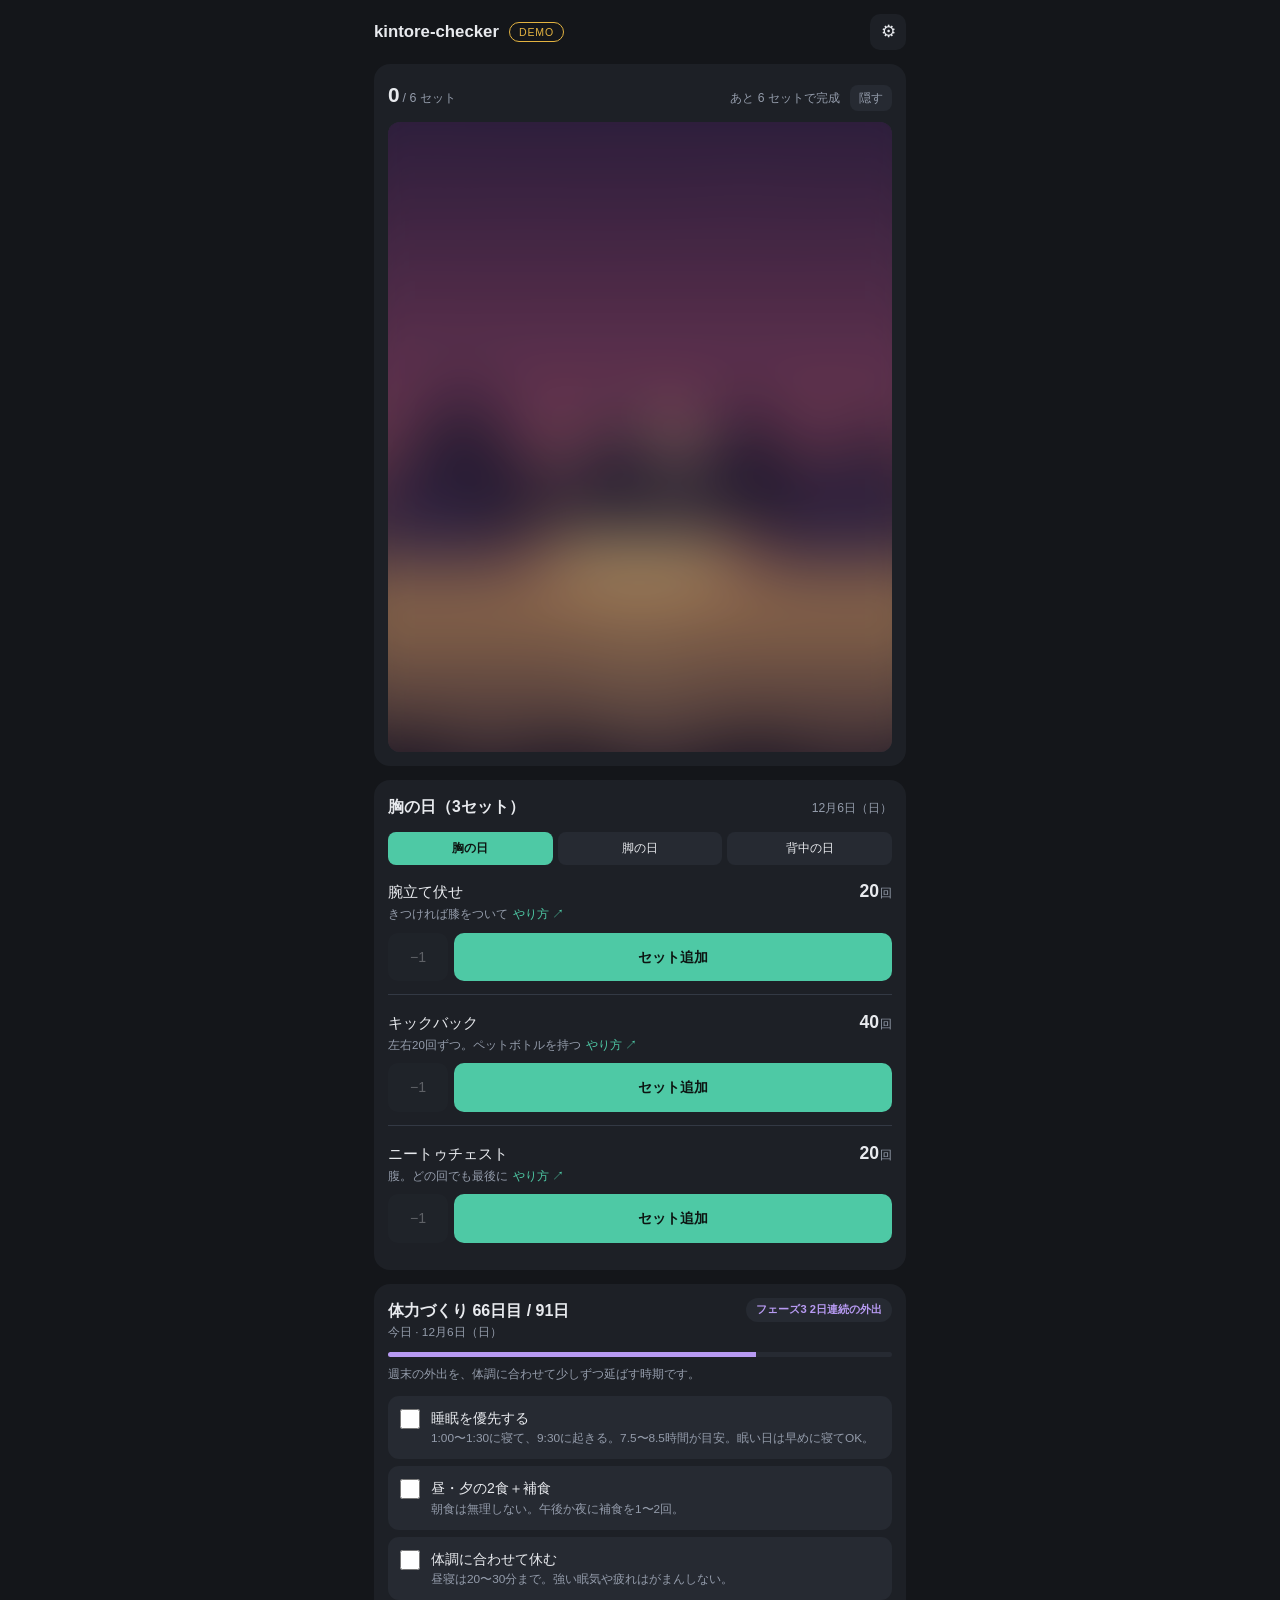
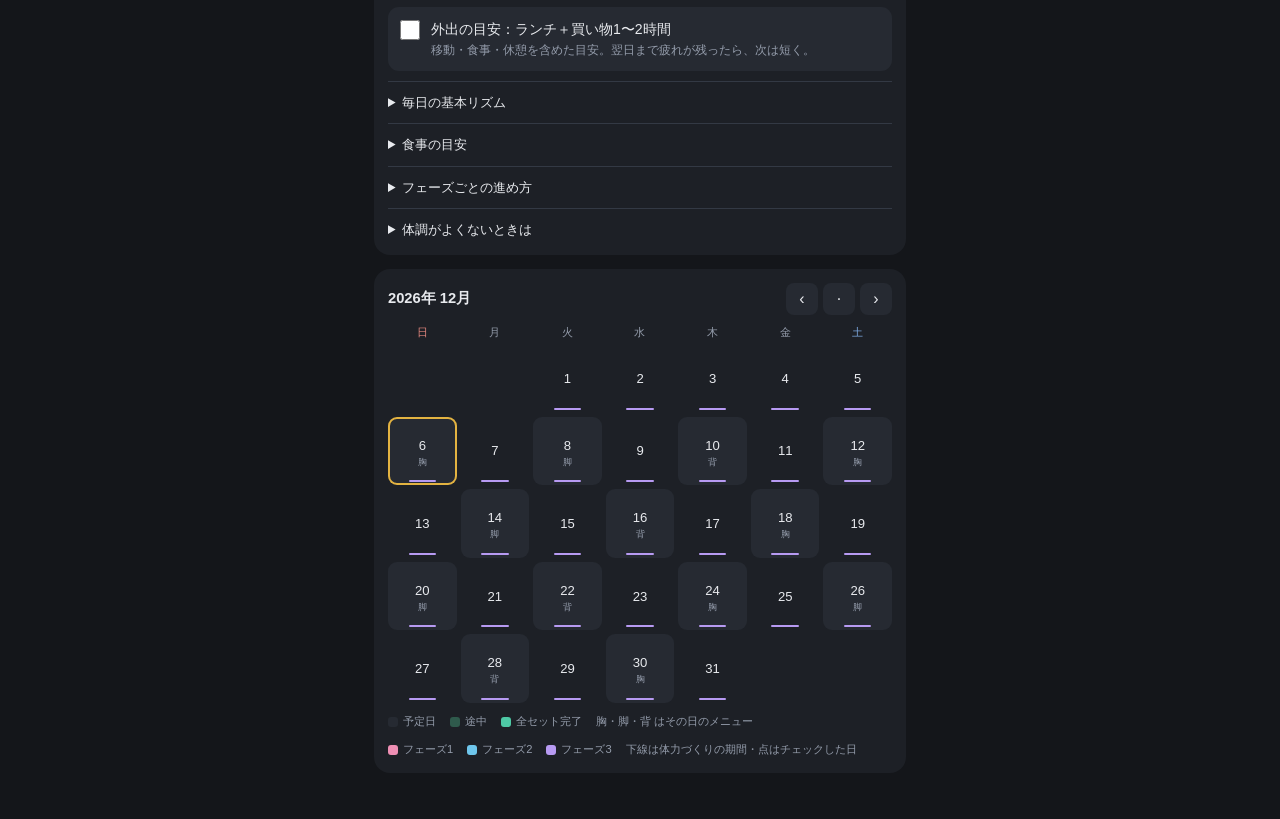
==== demo.html @ a3c7bdc0 "古い版のページが開いたら最新版を読み直す Co-Authored-By: Claude Opus 5.5 <noreply@anthropic.com>" ====
<!DOCTYPE html>
<html lang="ja">
<head>
<meta charset="UTF-8">
<meta name="viewport" content="width=device-width, initial-scale=1, viewport-fit=cover">
<meta name="apple-mobile-web-app-capable" content="yes">
<meta name="apple-mobile-web-app-status-bar-style" content="black-translucent">
<meta name="apple-mobile-web-app-title" content="kintore demo">
<meta name="theme-color" content="#14161a">
<title>kintore-checker demo</title>
<link rel="stylesheet" href="./app.css?v=36">
</head>
<body>
<div id="app"></div>

<template id="sampleArt">
  <svg class="art" viewBox="0 0 600 750" xmlns="http://www.w3.org/2000/svg" aria-label="サンプル素材">
    <defs>
      <linearGradient id="sky" x1="0" y1="0" x2="0" y2="1">
        <stop offset="0%" stop-color="#2a1b4d"/>
        <stop offset="45%" stop-color="#8e3d6b"/>
        <stop offset="72%" stop-color="#e2705a"/>
        <stop offset="100%" stop-color="#f6b263"/>
      </linearGradient>
      <linearGradient id="sea" x1="0" y1="0" x2="0" y2="1">
        <stop offset="0%" stop-color="#e09a5c"/>
        <stop offset="100%" stop-color="#2d1f42"/>
      </linearGradient>
    </defs>
    <rect width="600" height="750" fill="url(#sky)"/>
    <circle cx="300" cy="455" r="92" fill="#ffd98a"/>
    <g fill="#ffffff" opacity="0.85">
      <circle cx="92" cy="78" r="2.4"/><circle cx="188" cy="140" r="1.7"/>
      <circle cx="286" cy="62" r="2"/><circle cx="402" cy="122" r="2.6"/>
      <circle cx="498" cy="70" r="1.8"/><circle cx="540" cy="186" r="2.1"/>
      <circle cx="60" cy="210" r="1.6"/><circle cx="352" cy="196" r="1.5"/>
    </g>
    <g fill="#2b1c3f">
      <path d="M0 470 L128 322 L214 424 L286 350 L392 470 Z"/>
      <path d="M300 470 L398 336 L470 410 L534 352 L600 470 Z"/>
    </g>
    <g fill="#442a5c">
      <path d="M0 500 L96 404 L206 500 Z"/>
      <path d="M398 500 L500 398 L600 500 Z"/>
    </g>
    <rect y="500" width="600" height="250" fill="url(#sea)"/>
    <g fill="#ffd98a" opacity="0.5">
      <rect x="262" y="520" width="76" height="7" rx="3.5"/>
      <rect x="248" y="546" width="104" height="6" rx="3"/>
      <rect x="270" y="572" width="60" height="5" rx="2.5"/>
      <rect x="238" y="598" width="124" height="6" rx="3"/>
      <rect x="278" y="626" width="44" height="4" rx="2"/>
      <rect x="252" y="652" width="96" height="5" rx="2.5"/>
    </g>
    <g fill="#1a1028">
      <path d="M0 690 L70 660 L150 700 L232 668 L318 704 L410 666 L502 702 L600 672 L600 750 L0 750 Z"/>
    </g>
  </svg>
</template>

<script>window.KC_CONFIG = { demo: true };</script>
<script src="./app.js?v=36"></script>
</body>
</html>
---- app.css ----
:root {
    --bg: #14161a;
    --panel: #1d2026;
    --panel-2: #262a32;
    --line: #333944;
    --text: #e8eaee;
    --muted: #949cab;
    --accent: #4ec9a5;
    --accent-ink: #0d1512;
    --warn: #e3b341;
    --danger: #e0645a;
    --ph1: #ef8fb4;
    --ph2: #6ec6ec;
    --ph3: #b79af2;
  }

  * { box-sizing: border-box; -webkit-tap-highlight-color: transparent; }

  /* display を指定したクラスがブラウザ既定の [hidden] を打ち消すので、明示的に勝たせる */
  [hidden] { display: none !important; }
  html, body { margin: 0; background: var(--bg); }

  body {
    color: var(--text);
    font-family: -apple-system, BlinkMacSystemFont, "Hiragino Sans", "Noto Sans JP", sans-serif;
    font-size: 16px;
    line-height: 1.6;
    padding: calc(14px + env(safe-area-inset-top, 0px)) 14px calc(32px + env(safe-area-inset-bottom, 0px));
    max-width: 560px;
    margin: 0 auto;
    -webkit-text-size-adjust: 100%;
    -webkit-user-select: none;
    user-select: none;
  }

  h1 { font-size: 1.05rem; margin: 0; font-weight: 700; }
  button { font: inherit; color: inherit; background: none; border: none; cursor: pointer; }

  .topbar { display: flex; align-items: center; gap: 10px; margin-bottom: 14px; }
  .topbar .spacer { flex: 1; }

  .debug-flag {
    font-size: 0.66rem; letter-spacing: 0.08em;
    color: var(--warn); border: 1px solid var(--warn);
    border-radius: 999px; padding: 1px 9px;
  }

  .icon-btn {
    width: 36px; height: 36px; border-radius: 10px;
    background: var(--panel); display: grid; place-items: center;
    font-size: 1.05rem; line-height: 1; flex: none;
  }
  .icon-btn:active { background: var(--panel-2); }

  .card { background: var(--panel); border-radius: 16px; padding: 14px; margin-bottom: 14px; }

  /* ---- reveal ---- */

  .prog { display: flex; align-items: baseline; justify-content: space-between; gap: 10px; margin-bottom: 11px; }
  .prog-n { font-variant-numeric: tabular-nums; font-weight: 700; font-size: 1.3rem; }
  .prog-n small { font-weight: 400; font-size: 0.78rem; color: var(--muted); margin-left: 3px; }
  .prog-sub { flex: 1; font-size: 0.76rem; color: var(--muted); text-align: right; }

  .stage { position: relative; border-radius: 12px; overflow: hidden; background: var(--panel-2); }
  .stage img, .stage video { display: block; width: 100%; height: auto; }

  /* 覆い。ぼかした層を下に敷き、上の鮮明な層を開いた区画ぶんだけ見せる。
     ぼかしの強さと引き伸ばしは、ステージの大きさに応じて JS が入れる */
  .stage .tint,
  .stage .sharp,
  .stage canvas.fxlayer {
    position: absolute;
    inset: 0;
    pointer-events: none;
  }
  .stage .haze { transform-origin: 50% 50%; }
  .stage .tint { background: rgba(16,18,22,0.30); }
  .stage .sharp { -webkit-mask-repeat: no-repeat; mask-repeat: no-repeat; }
  .stage .sharp > img.art,
  .stage .sharp > video.art,
  .stage .sharp > svg.art {
    width: 100%; height: 100%; object-fit: cover; display: block;
  }
  .stage canvas.fxlayer { width: 100%; height: 100%; display: block; }

  .done-banner { transition: opacity 0.8s ease; }
  .done-banner.gone { opacity: 0; pointer-events: none; }

  /* 隠しているとき。中身は残したまま畳む。開封は裏で進む */
  .stage.masked { min-height: 64px; }
  .stage.masked > * { display: none !important; }
  .stage.masked::after {
    content: "非表示中　セットを終えると裏で開きます";
    position: absolute; inset: 0; display: grid; place-items: center;
    font-size: 0.76rem; color: var(--muted);
  }

  .eye {
    flex: none; font-size: 0.72rem; color: var(--muted);
    background: var(--panel-2); border-radius: 8px; padding: 4px 9px;
  }
  .eye:active { background: var(--line); }

  .done-banner {
    position: absolute; left: 0; right: 0; bottom: 0;
    padding: 10px 14px; background: rgba(20,22,26,0.88);
    font-size: 0.85rem; text-align: center;
  }

  .empty { padding: 42px 18px; text-align: center; color: var(--muted); font-size: 0.87rem; }

  .packbar { display: flex; align-items: center; gap: 9px; margin-top: 11px; }
  .packbar label { font-size: 0.72rem; color: var(--muted); flex: none; }
  .packbar select {
    flex: 1; min-width: 0; font: inherit; font-size: 0.8rem; color: var(--text);
    background: var(--panel-2); border: 0; border-radius: 10px; padding: 9px 10px;
    -webkit-appearance: none; appearance: none;
  }

  .medianav { display: flex; align-items: center; gap: 9px; margin-top: 11px; }
  .medianav button {
    width: 46px; height: 38px; border-radius: 10px;
    background: var(--panel-2); display: grid; place-items: center;
    font-size: 1.15rem; line-height: 1; flex: none;
  }
  .medianav button:disabled { opacity: 0.28; }
  .medianav button:active:not(:disabled) { filter: brightness(1.2); }
  .medianav .pos {
    flex: 1; text-align: center; font-size: 0.76rem;
    color: var(--muted); font-variant-numeric: tabular-nums;
  }
  .medianav .pos b { color: var(--text); font-weight: 600; }

  /* ---- session ---- */

  .sess-head { display: flex; align-items: baseline; justify-content: space-between; gap: 10px; margin-bottom: 12px; }
  .sess-title { font-weight: 700; font-size: 0.98rem; }
  .sess-date { font-size: 0.76rem; color: var(--muted); font-variant-numeric: tabular-nums; }

  .tabs { display: flex; gap: 5px; margin-bottom: 12px; }
  .tabs button { flex: 1; padding: 7px 0; border-radius: 8px; background: var(--panel-2); font-size: 0.78rem; }
  .tabs button.on { background: var(--accent); color: var(--accent-ink); font-weight: 700; }

  .move { padding: 13px 0; border-top: 1px solid var(--line); }
  .move:first-of-type { border-top: none; padding-top: 0; }
  .move-top { display: flex; align-items: baseline; justify-content: space-between; gap: 10px; margin-bottom: 9px; }
  .move-name { font-weight: 500; font-size: 0.93rem; }
  .move-note { font-size: 0.72rem; color: var(--muted); }
  .move-n { font-variant-numeric: tabular-nums; font-weight: 700; font-size: 1.1rem; flex: none; }
  .move-n small { font-weight: 400; font-size: 0.74rem; color: var(--muted); margin-left: 1px; }
  .move-sets { font-size: 0.72rem; color: var(--warn); font-variant-numeric: tabular-nums; }
  .move-note .how { color: var(--accent); text-decoration: none; white-space: nowrap; margin-left: 2px; }
  .move-note .how:active { opacity: 0.6; }

  .ctl { display: flex; gap: 6px; }
  .ctl button { border-radius: 10px; background: var(--panel-2); padding: 13px 0; font-size: 0.88rem; font-weight: 500; }
  .ctl .wide { flex: 1; }
  .ctl .plus { background: var(--accent); color: var(--accent-ink); font-weight: 700; }
  .ctl .undo { color: var(--muted); }
  .ctl .step { width: 60px; }
  .ctl button:disabled { opacity: 0.32; }
  .ctl button:active:not(:disabled) { filter: brightness(1.18); }

  .rest { color: var(--muted); font-size: 0.85rem; }
  .rest b { color: var(--text); font-weight: 500; }

  /* ---- 体力づくり ---- */

  .plan-head { display: flex; align-items: flex-start; justify-content: space-between; gap: 10px; }
  .plan-day { font-weight: 700; font-size: 1rem; font-variant-numeric: tabular-nums; }
  .plan-date { font-size: 0.74rem; color: var(--muted); }
  .phase-pill { font-size: 0.7rem; font-weight: 700; padding: 3px 10px; border-radius: 999px; background: var(--panel-2); color: var(--muted); white-space: nowrap; }
  .phase-pill.p1 { color: var(--ph1); }
  .phase-pill.p2 { color: var(--ph2); }
  .phase-pill.p3 { color: var(--ph3); }
  .plan-bar { height: 5px; border-radius: 3px; background: var(--panel-2); margin: 10px 0 8px; overflow: hidden; }
  .plan-bar i { display: block; height: 100%; }
  .plan-tasks { display: flex; flex-direction: column; gap: 7px; margin-top: 11px; }
  .ptask { display: flex; gap: 11px; align-items: flex-start; background: var(--panel-2); border-radius: 11px; padding: 11px 12px; }
  .ptask input { width: 20px; height: 20px; margin: 2px 0 0; accent-color: var(--accent); flex: none; }
  .ptask b { display: block; font-weight: 500; font-size: 0.88rem; }
  .ptask small { display: block; color: var(--muted); font-size: 0.74rem; line-height: 1.6; }
  .ptask.done b { color: var(--muted); }
  .plan-guide { margin-top: 10px; border-top: 1px solid var(--line); padding-top: 10px; font-size: 0.8rem; }
  .plan-guide summary { font-size: 0.84rem; cursor: pointer; }
  .plan-guide p { margin: 8px 0 0; line-height: 1.7; }
  .plan-guide ul { margin: 8px 0 0; padding-left: 1.2em; line-height: 1.7; }
  .plan-rows { display: grid; grid-template-columns: 4.2em 1fr; gap: 6px 10px; margin-top: 9px; }
  .plan-rows b { font-weight: 700; font-variant-numeric: tabular-nums; color: var(--ph1); }
  .plan-rows small { display: block; color: var(--muted); font-size: 0.72rem; }
  .ph1t { color: var(--ph1); }
  .ph2t { color: var(--ph2); }
  .ph3t { color: var(--ph3); }
  .dateinput {
    font: inherit; font-size: 0.86rem; color: var(--text); color-scheme: dark;
    background: var(--panel-2); border: 0; border-radius: 10px; padding: 10px 11px; width: 100%;
  }

  /* ---- calendar ---- */

  .cal-head { display: flex; align-items: center; justify-content: space-between; margin-bottom: 9px; }
  .cal-title { font-weight: 700; font-variant-numeric: tabular-nums; font-size: 0.92rem; }
  .nav { display: flex; gap: 5px; }
  .nav button { width: 32px; height: 32px; border-radius: 8px; background: var(--panel-2); display: grid; place-items: center; }

  .grid7 { display: grid; grid-template-columns: repeat(7, 1fr); gap: 4px; }
  .dow { text-align: center; font-size: 0.68rem; color: var(--muted); padding-bottom: 3px; }
  .dow.sun { color: #e0857d; }
  .dow.sat { color: #7da8e0; }

  .day {
    aspect-ratio: 1; border-radius: 9px;
    display: flex; flex-direction: column; align-items: center; justify-content: center; gap: 2px;
    font-size: 0.82rem; font-variant-numeric: tabular-nums; color: var(--muted); position: relative;
  }
  .day.pad { visibility: hidden; }
  .day.in { color: var(--text); }
  .day.planned { background: var(--panel-2); }
  .day.part { background: #2f5a4c; }
  .day.full { background: var(--accent); color: var(--accent-ink); font-weight: 700; }
  .day.today { box-shadow: inset 0 0 0 1.5px var(--muted); }
  .day.full.today { box-shadow: inset 0 0 0 1.5px var(--text); }
  .day.sel { box-shadow: inset 0 0 0 2px var(--warn); }
  /* その日のメニュー。やった日は実績、これからは予定 */
  .day .mk { font-style: normal; font-size: 0.58rem; line-height: 1; color: var(--accent); }
  .day .mk.plan { color: var(--muted); }
  .day.full .mk, .day.part .mk { color: rgba(255,255,255,0.85); }
  /* 体力づくりのフェーズは下線、チェックした日は右上の点 */
  .day.ph1::after, .day.ph2::after, .day.ph3::after {
    content: ""; position: absolute; left: 30%; right: 30%; bottom: 3px; height: 2px; border-radius: 2px;
  }
  .day.ph1::after { background: var(--ph1); }
  .day.ph2::after { background: var(--ph2); }
  .day.ph3::after { background: var(--ph3); }
  .day.pc::before {
    content: ""; position: absolute; top: 4px; right: 5px; width: 5px; height: 5px; border-radius: 50%; background: var(--ph1);
  }

  .legend { display: flex; flex-wrap: wrap; gap: 5px 14px; margin-top: 10px; font-size: 0.7rem; color: var(--muted); }
  .legend span { display: inline-flex; align-items: center; gap: 5px; }
  .swatch { width: 10px; height: 10px; border-radius: 3px; display: inline-block; }

  /* ---- sheet ---- */

  .sheet-bg { position: fixed; inset: 0; background: rgba(0,0,0,0.55); display: none; align-items: flex-end; z-index: 20; }
  .sheet-bg.open { display: flex; }
  .sheet {
    background: var(--panel); width: 100%; max-width: 560px; margin: 0 auto;
    border-radius: 18px 18px 0 0;
    padding: 20px 16px calc(24px + env(safe-area-inset-bottom, 0px));
    max-height: 88vh; overflow-y: auto;
  }
  .sheet-head { display: flex; align-items: center; gap: 10px; margin-bottom: 16px; }
  .sheet h2 { font-size: 0.93rem; margin: 0; flex: 1; }
  .closex {
    width: 32px; height: 32px; border-radius: 50%; flex: none;
    background: var(--panel-2); color: var(--muted);
    display: grid; place-items: center; font-size: 0.82rem; line-height: 1;
  }
  .closex:active { background: var(--line); color: var(--text); }
  .ver { text-align: center; margin: 4px 0 0; opacity: 0.7; }
  .field { margin-bottom: 22px; }
  .field > label { display: block; font-size: 0.76rem; color: var(--muted); margin-bottom: 8px; }

  .dow-picker { display: grid; grid-template-columns: repeat(7, 1fr); gap: 4px; }
  .dow-picker button { padding: 9px 0; border-radius: 8px; background: var(--panel-2); font-size: 0.8rem; }
  .dow-picker button.on { background: var(--accent); color: var(--accent-ink); font-weight: 700; }

  .seg { display: flex; gap: 5px; }
  .seg button { flex: 1; padding: 9px 0; border-radius: 8px; background: var(--panel-2); font-size: 0.82rem; font-variant-numeric: tabular-nums; }
  .seg button.on { background: var(--accent); color: var(--accent-ink); font-weight: 700; }

  .toggle { display: flex; align-items: center; justify-content: space-between; gap: 12px; background: var(--panel-2); border-radius: 11px; padding: 12px 14px; }
  .toggle .lab { font-size: 0.86rem; }
  .toggle .lab small { display: block; color: var(--muted); font-size: 0.72rem; line-height: 1.6; }
  .switch { width: 50px; height: 30px; border-radius: 999px; background: var(--line); position: relative; flex: none; transition: background 160ms; }
  .switch::after { content: ""; position: absolute; top: 3px; left: 3px; width: 24px; height: 24px; border-radius: 50%; background: var(--text); transition: transform 160ms; }
  .switch.on { background: var(--warn); }
  .switch.on::after { transform: translateX(20px); }

  .btn { display: block; width: 100%; padding: 13px; border-radius: 11px; background: var(--panel-2); text-align: center; font-size: 0.88rem; }
  .btn.primary { background: var(--accent); color: var(--accent-ink); font-weight: 700; }
  .btn.quiet { color: var(--muted); }
  .btn:active { filter: brightness(1.15); }

  .imglist { display: flex; flex-direction: column; gap: 7px; }
  .imggroup { font-size: 0.72rem; color: var(--muted); margin-top: 6px; }
  .imggroup:first-child { margin-top: 0; }
  .imgrow { display: flex; align-items: center; gap: 10px; background: var(--panel-2); border-radius: 10px; padding: 7px 9px; }
  .imgrow .thumb { width: 40px; height: 40px; border-radius: 6px; background: var(--line); object-fit: cover; flex: none; filter: blur(7px); }
  .imgrow .meta { flex: 1; min-width: 0; font-size: 0.78rem; }
  .imgrow .meta b { display: block; font-weight: 500; overflow: hidden; text-overflow: ellipsis; white-space: nowrap; }
  .imgrow .meta span { color: var(--muted); font-size: 0.72rem; }
  .imgrow.active { box-shadow: inset 0 0 0 1.5px var(--accent); }
  .imgrow .act { font-size: 0.72rem; color: var(--muted); padding: 6px 4px; }
  .imgrow .act.del { color: var(--danger); }

  .season { display: flex; align-items: center; gap: 10px; background: var(--panel-2); border-radius: 10px; padding: 8px 10px; margin-bottom: 7px; }
  .season.now { box-shadow: inset 0 0 0 1.5px var(--accent); }
  .season .meta { flex: 1; min-width: 0; font-size: 0.78rem; }
  .season .meta b { display: block; font-weight: 500; }
  .season .meta span { color: var(--muted); font-size: 0.72rem; }
  .season .act { font-size: 0.72rem; color: var(--muted); padding: 6px 4px; flex: none; }
  .seasonlist { margin-top: 12px; }
  .seasonimgs { display: flex; flex-wrap: wrap; gap: 6px; margin: -2px 0 10px; }
  .seasonimgs .sthumb { width: 52px; height: 52px; border-radius: 8px; overflow: hidden; background: var(--line); display: grid; place-items: center; padding: 0; }
  .seasonimgs .sthumb img { width: 100%; height: 100%; object-fit: cover; filter: blur(7px); }
  .seasonimgs .sthumb span { font-size: 0.62rem; color: var(--muted); }

  .viewer { position: fixed; inset: 0; z-index: 30; background: rgba(0,0,0,0.93); padding: 16px; gap: 14px; display: none; flex-direction: column; align-items: center; }
  .viewer.open { display: flex; }
  .viewer-in { flex: 1; min-height: 0; width: 100%; display: grid; place-items: center; }
  .viewer-in img, .viewer-in video { max-width: 100%; max-height: 100%; border-radius: 10px; }
  .viewer .btn { flex: none; width: 100%; }

  .pass { display: flex; gap: 7px; }
  .pass input {
    flex: 1; min-width: 0; font: inherit; font-size: 0.82rem; color: var(--fg);
    background: var(--panel-2); border: 0; border-radius: 10px; padding: 10px 11px;
  }
  .pass .act { font-size: 0.76rem; color: var(--accent); padding: 8px 10px; flex: none; }

  .note { font-size: 0.72rem; color: var(--muted); line-height: 1.7; }

  input[type="file"] { display: none; }

/* サンプル素材（デモで画像未登録のときに表示する） */
.stage svg.art { display: block; width: 100%; height: auto; }
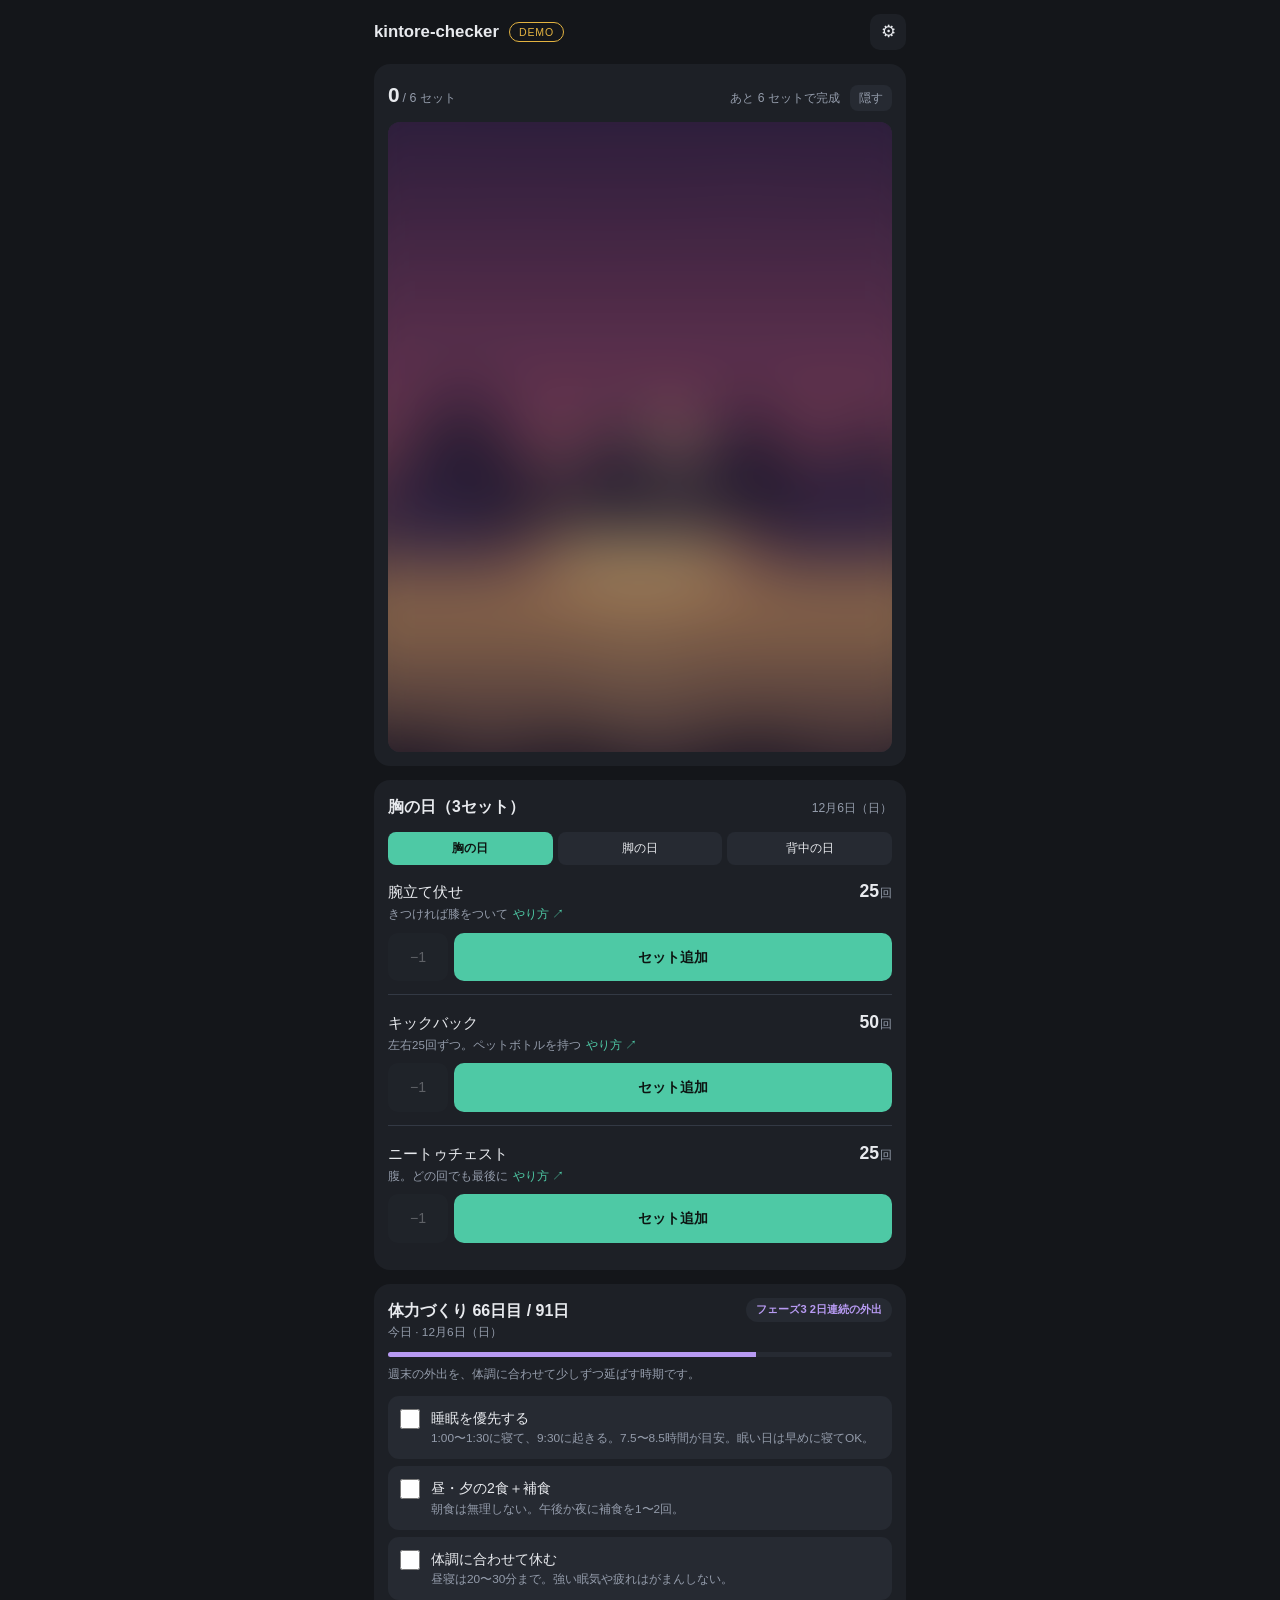
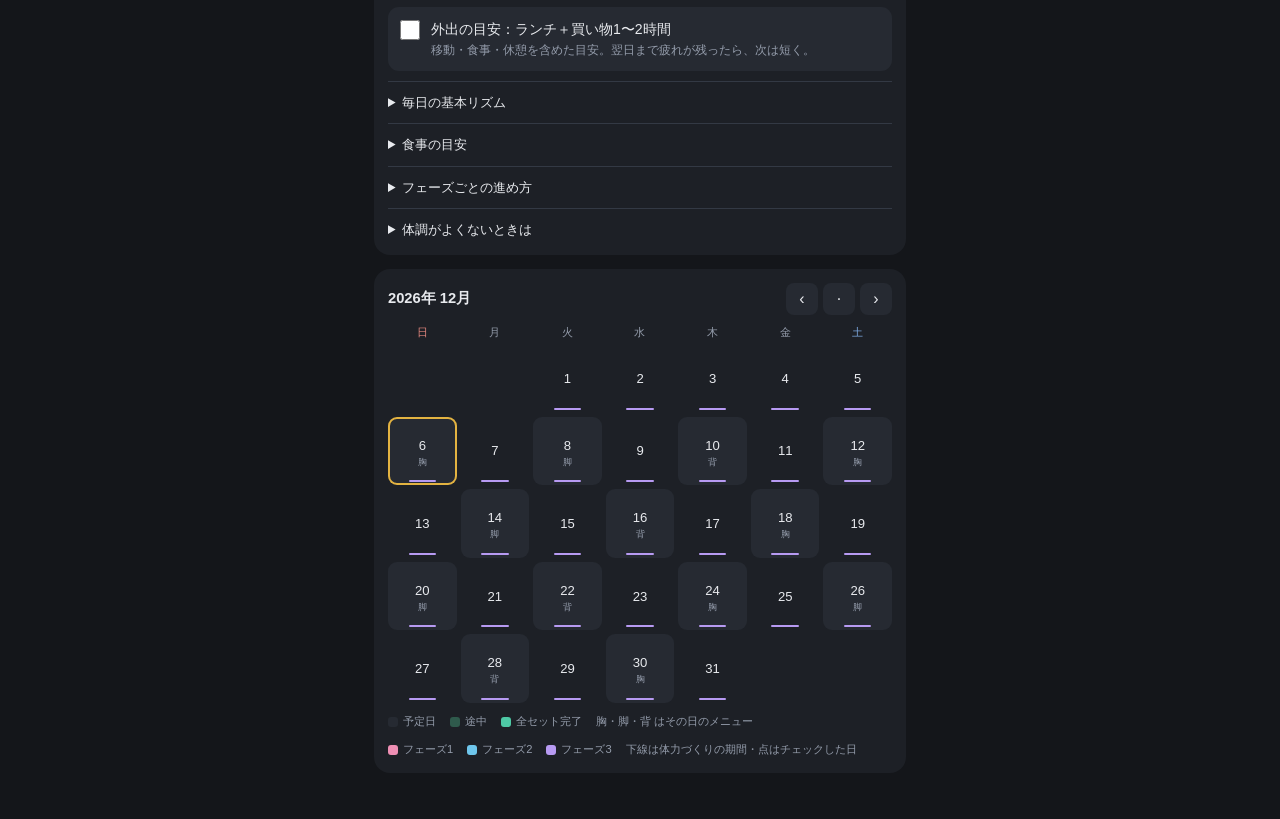
==== commit a3524917: "各種目の回数をおよそ1.25倍にする Co-Authored-By: Claude Opus 5.5 <noreply@anthropic.com>" ====
--- a/demo.html
+++ b/demo.html
@@ -8,7 +8,7 @@
 <meta name="apple-mobile-web-app-title" content="kintore demo">
 <meta name="theme-color" content="#14161a">
 <title>kintore-checker demo</title>
-<link rel="stylesheet" href="./app.css?v=36">
+<link rel="stylesheet" href="./app.css?v=37">
 </head>
 <body>
 <div id="app"></div>
@@ -59,6 +59,6 @@
 </template>
 
 <script>window.KC_CONFIG = { demo: true };</script>
-<script src="./app.js?v=36"></script>
+<script src="./app.js?v=37"></script>
 </body>
 </html>
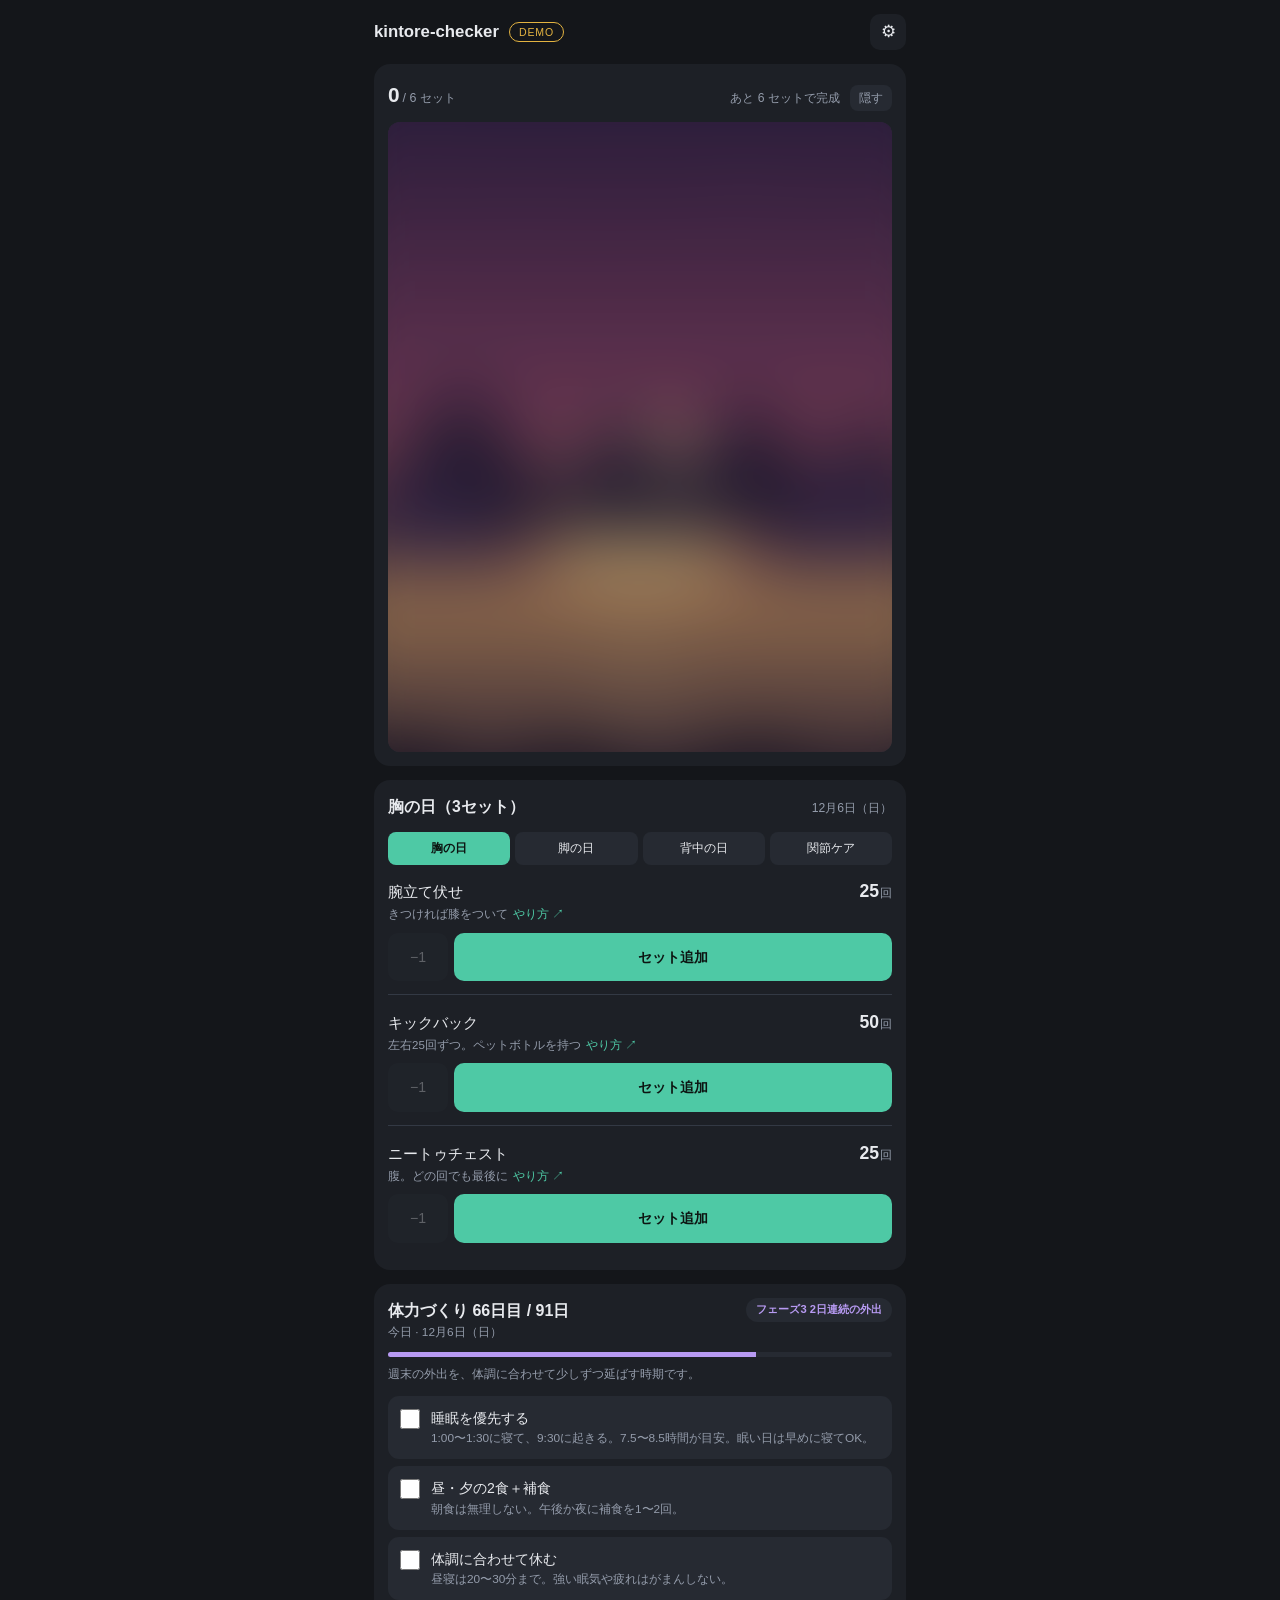
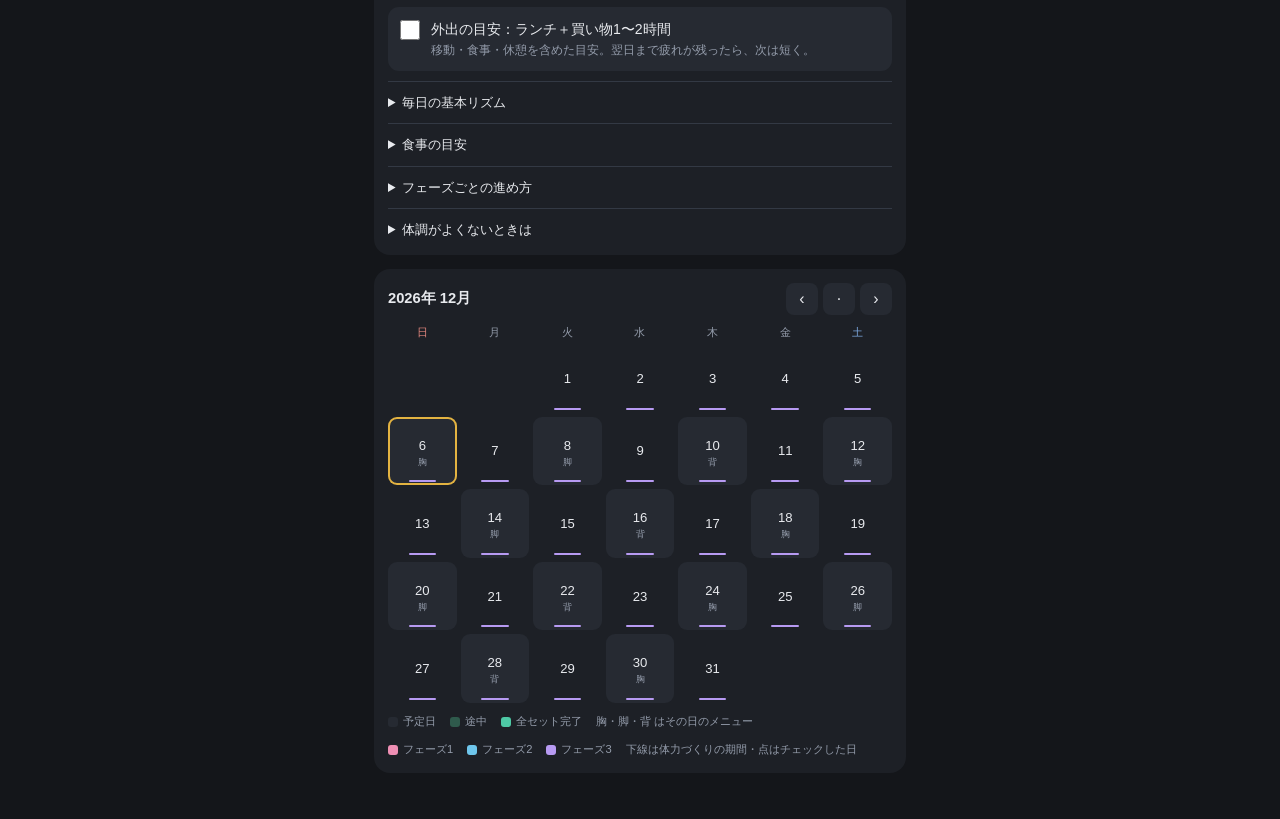
==== commit 1d035618: "人工関節でもできる「関節ケア」メニューを、並びの外の4つ目として足す Co-Authored-By: Claude Opus 5.5 <noreply@anthropic.com>" ====
--- a/demo.html
+++ b/demo.html
@@ -8,7 +8,7 @@
 <meta name="apple-mobile-web-app-title" content="kintore demo">
 <meta name="theme-color" content="#14161a">
 <title>kintore-checker demo</title>
-<link rel="stylesheet" href="./app.css?v=37">
+<link rel="stylesheet" href="./app.css?v=39">
 </head>
 <body>
 <div id="app"></div>
@@ -59,6 +59,6 @@
 </template>
 
 <script>window.KC_CONFIG = { demo: true };</script>
-<script src="./app.js?v=37"></script>
+<script src="./app.js?v=39"></script>
 </body>
 </html>
--- a/app.css
+++ b/app.css
@@ -194,7 +194,11 @@
   .dateinput {
     font: inherit; font-size: 0.86rem; color: var(--text); color-scheme: dark;
     background: var(--panel-2); border: 0; border-radius: 10px; padding: 10px 11px; width: 100%;
-  }
+    /* iOS の日付欄は既定の見た目のままだと幅100%より縮まず、設定画面を横にはみ出す */
+    display: block; min-width: 0; max-width: 100%; min-height: 42px; text-align: left;
+    -webkit-appearance: none; appearance: none;
+  }
+  .dateinput::-webkit-date-and-time-value { text-align: left; }
 
   /* ---- calendar ---- */
 
@@ -248,7 +252,7 @@
     background: var(--panel); width: 100%; max-width: 560px; margin: 0 auto;
     border-radius: 18px 18px 0 0;
     padding: 20px 16px calc(24px + env(safe-area-inset-bottom, 0px));
-    max-height: 88vh; overflow-y: auto;
+    max-height: 88vh; overflow-y: auto; overflow-x: hidden;
   }
   .sheet-head { display: flex; align-items: center; gap: 10px; margin-bottom: 16px; }
   .sheet h2 { font-size: 0.93rem; margin: 0; flex: 1; }
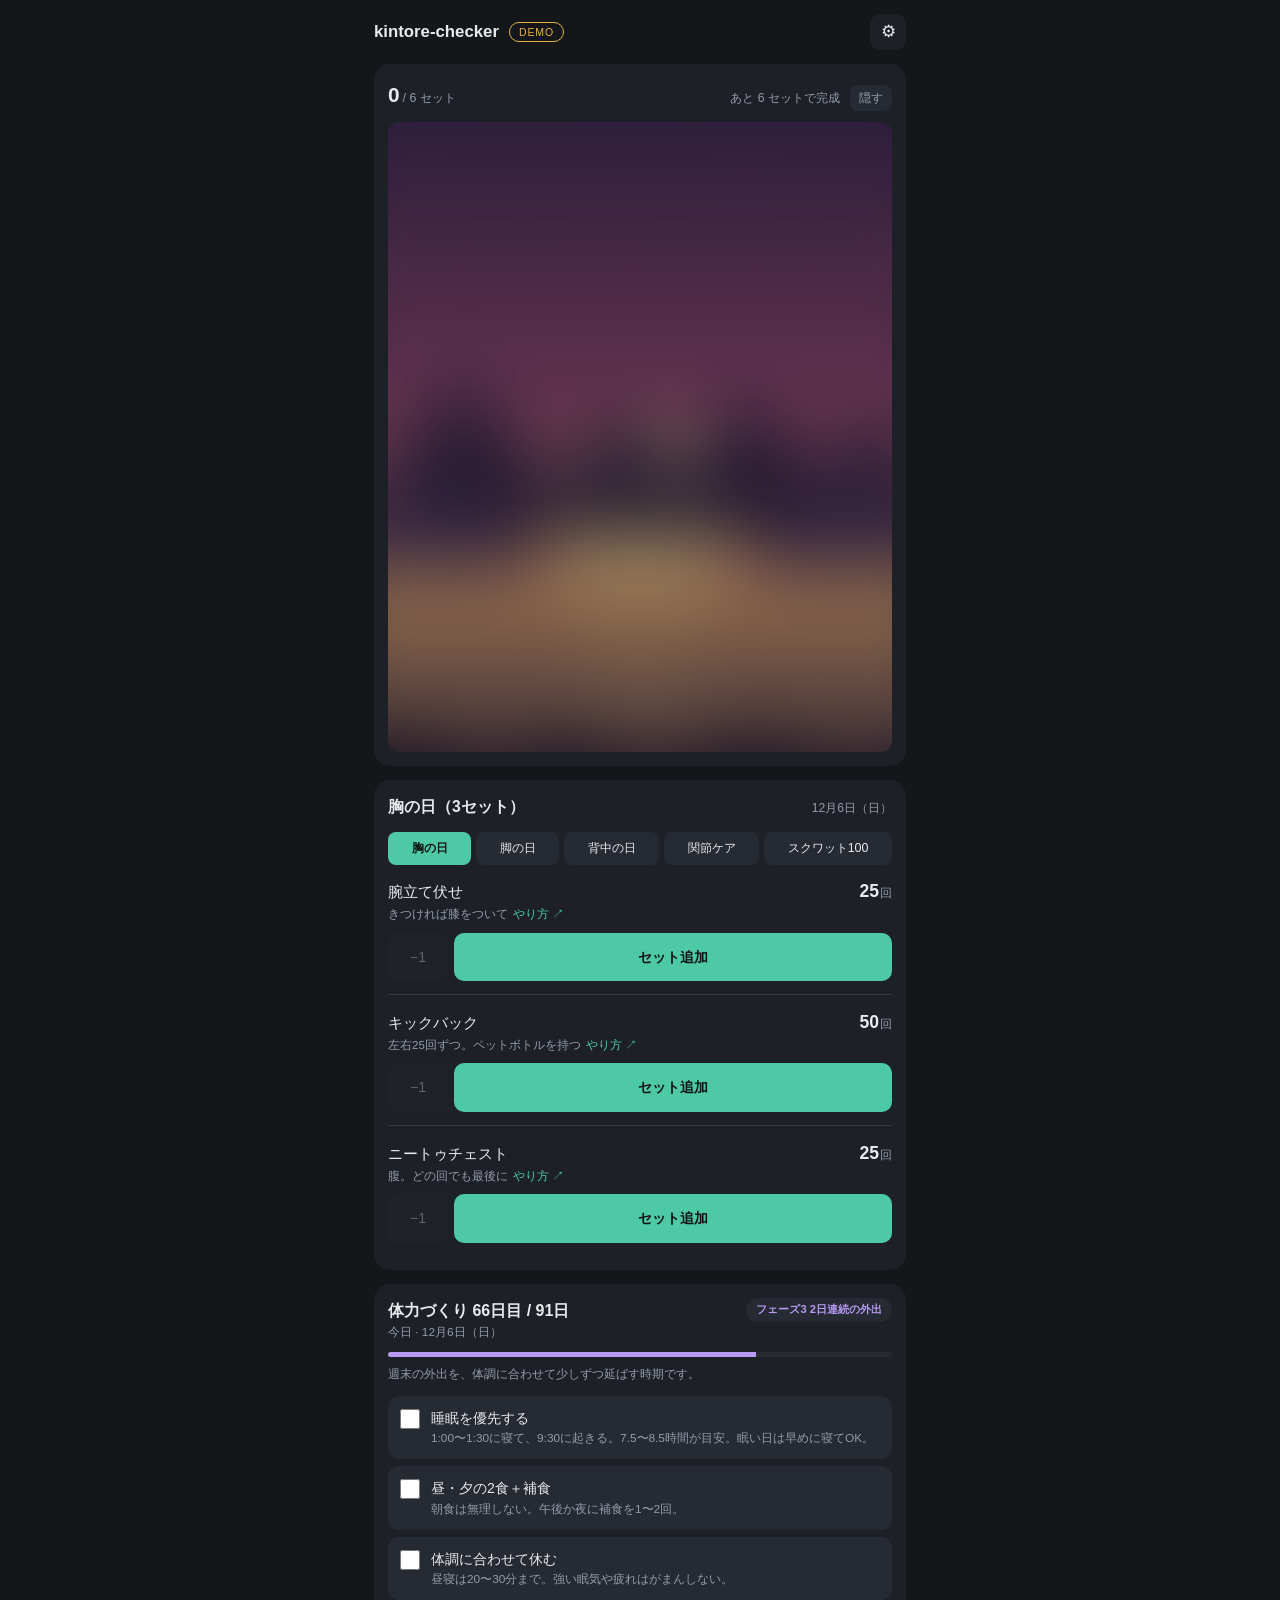
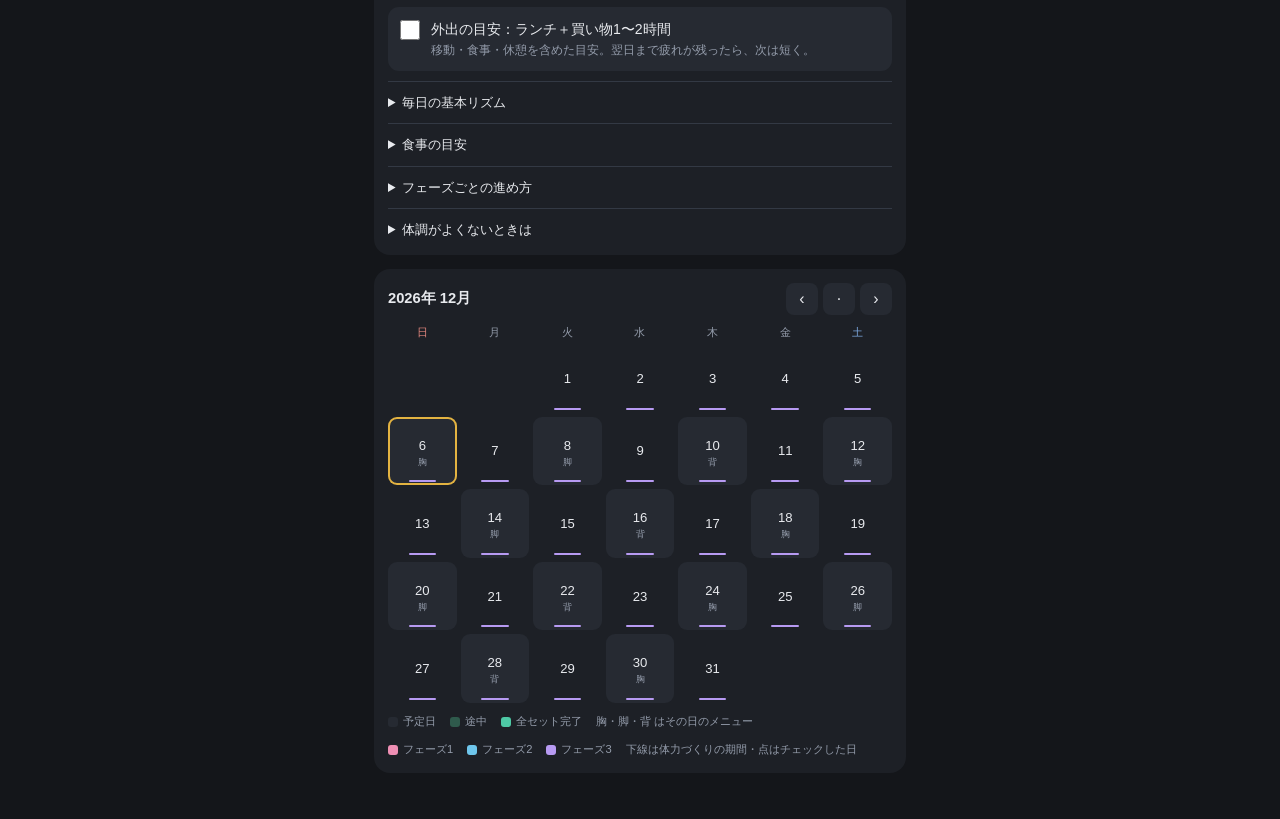
==== commit 4197804d: "スクワット100回のメニューを足し、1セットで表示中の絵を全部開く Co-Authored-By: Claude Opus 5.5 <noreply@anthropic.com>" ====
--- a/demo.html
+++ b/demo.html
@@ -8,7 +8,7 @@
 <meta name="apple-mobile-web-app-title" content="kintore demo">
 <meta name="theme-color" content="#14161a">
 <title>kintore-checker demo</title>
-<link rel="stylesheet" href="./app.css?v=39">
+<link rel="stylesheet" href="./app.css?v=41">
 </head>
 <body>
 <div id="app"></div>
@@ -59,6 +59,6 @@
 </template>
 
 <script>window.KC_CONFIG = { demo: true };</script>
-<script src="./app.js?v=39"></script>
+<script src="./app.js?v=41"></script>
 </body>
 </html>
--- a/app.css
+++ b/app.css
@@ -137,8 +137,8 @@
   .sess-title { font-weight: 700; font-size: 0.98rem; }
   .sess-date { font-size: 0.76rem; color: var(--muted); font-variant-numeric: tabular-nums; }
 
-  .tabs { display: flex; gap: 5px; margin-bottom: 12px; }
-  .tabs button { flex: 1; padding: 7px 0; border-radius: 8px; background: var(--panel-2); font-size: 0.78rem; }
+  .tabs { display: flex; flex-wrap: wrap; gap: 5px; margin-bottom: 12px; }
+  .tabs button { flex: 1 0 auto; padding: 7px 10px; border-radius: 8px; background: var(--panel-2); font-size: 0.78rem; white-space: nowrap; }
   .tabs button.on { background: var(--accent); color: var(--accent-ink); font-weight: 700; }
 
   .move { padding: 13px 0; border-top: 1px solid var(--line); }
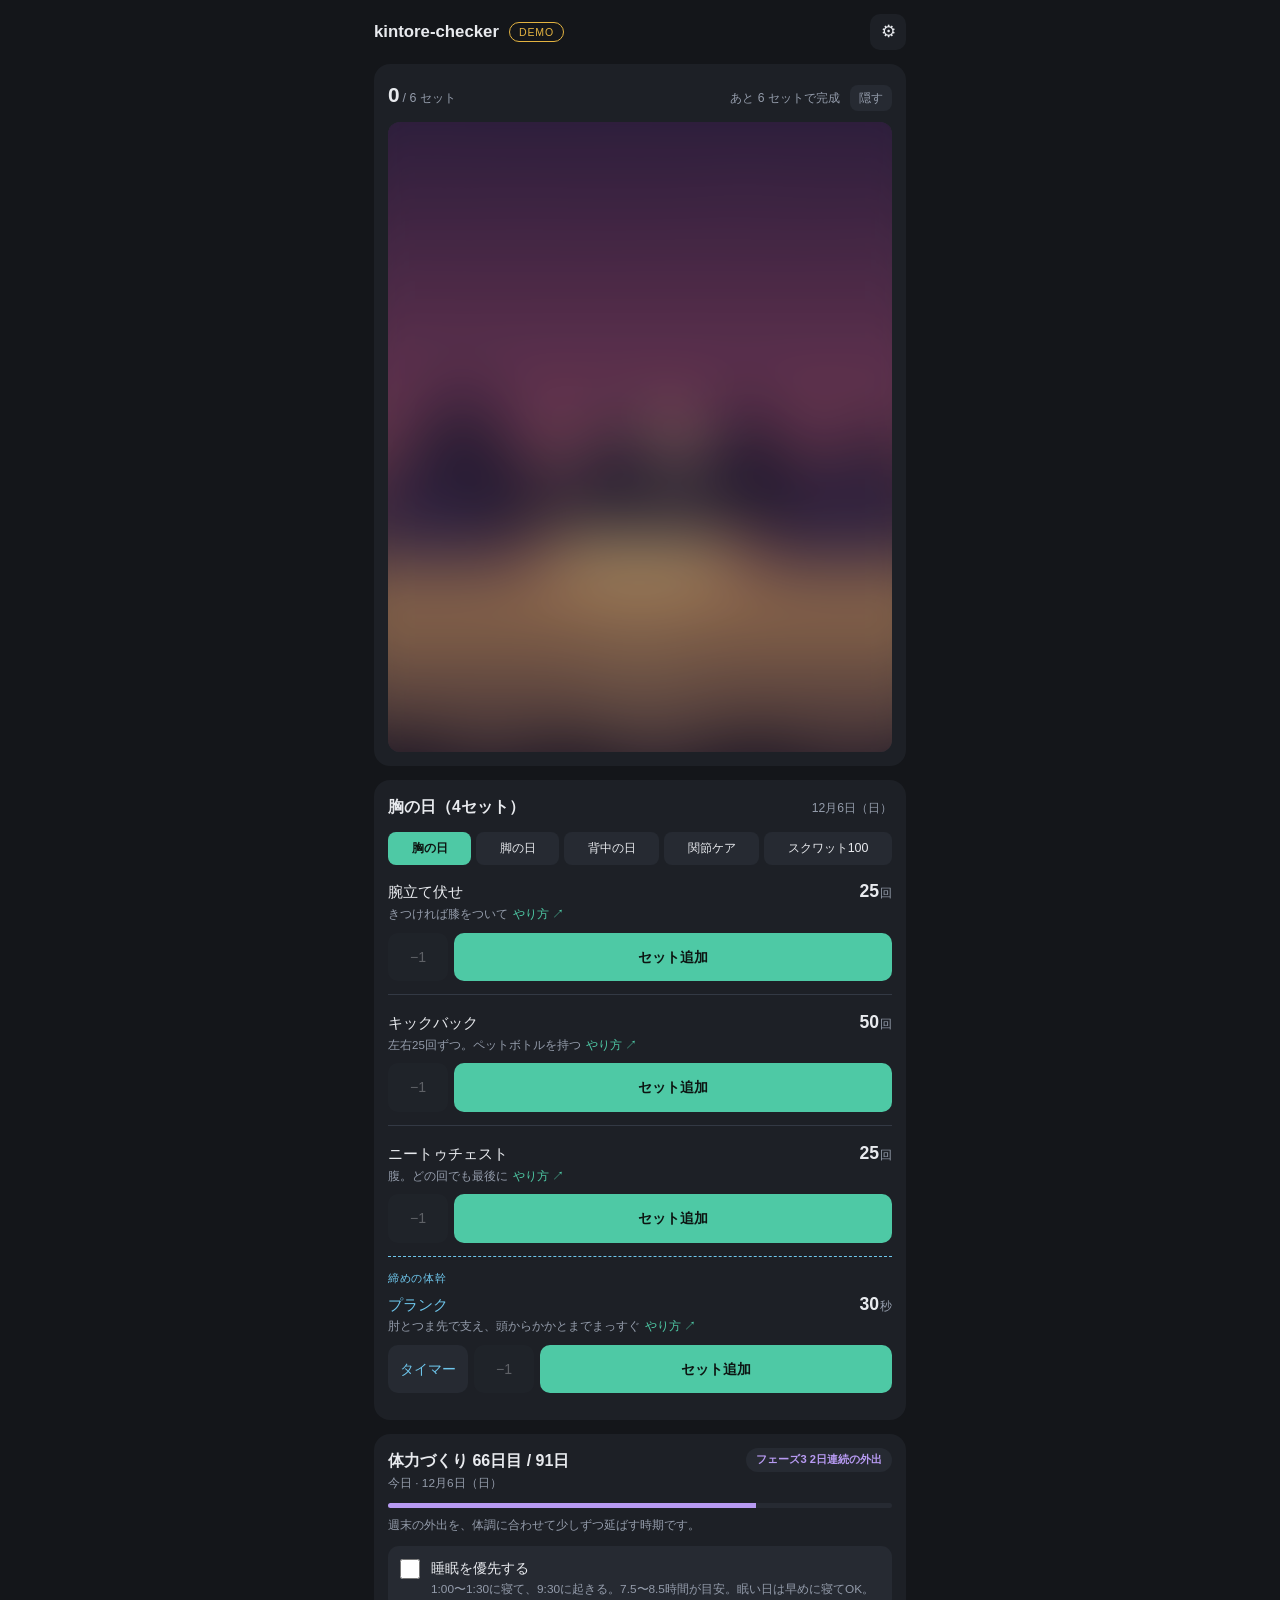
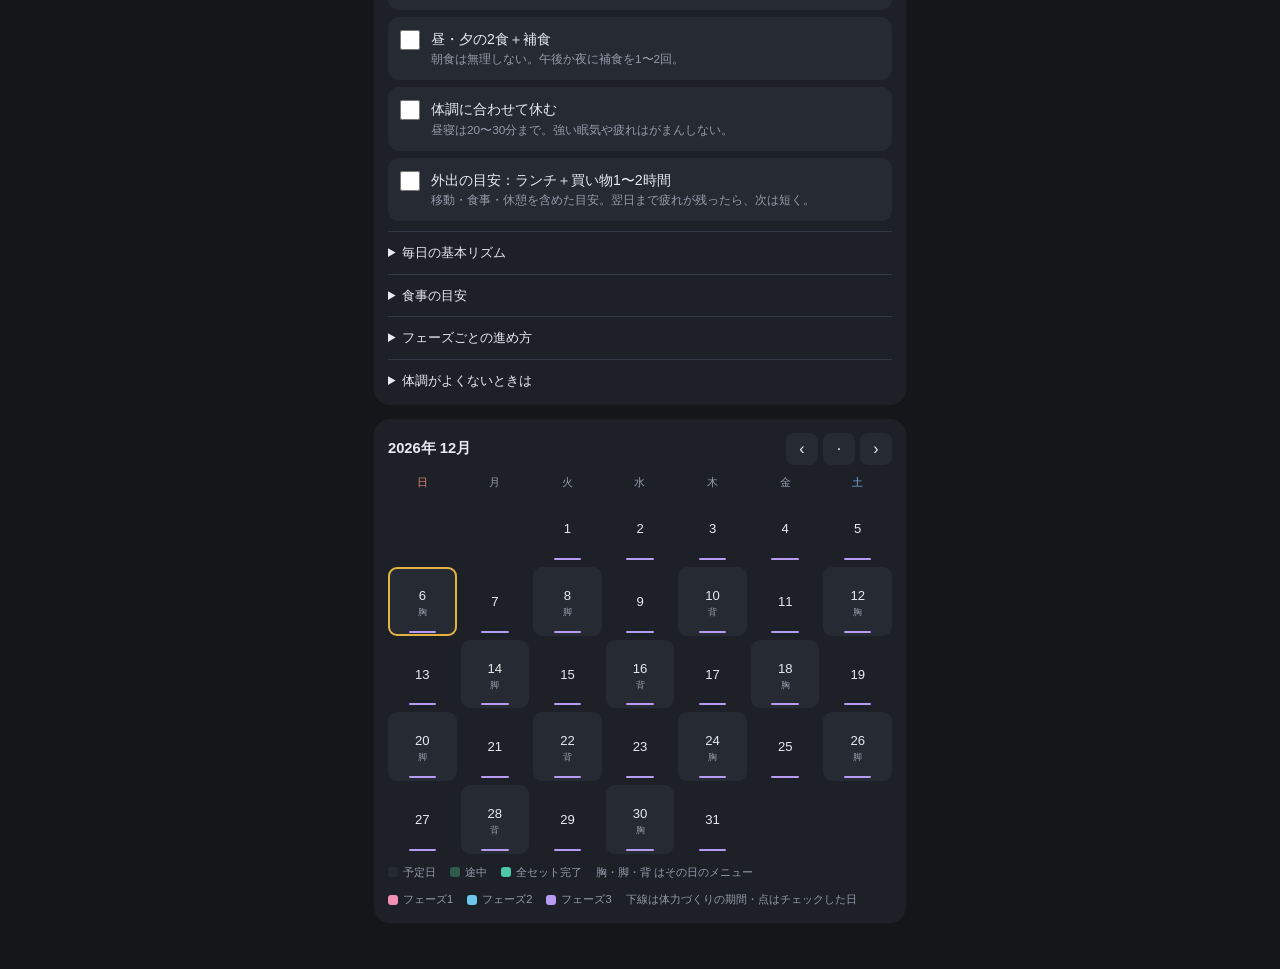
==== commit 00ce9a2c: "秒で数える種目にタイマーを付ける Co-Authored-By: Claude Opus 5.5 <noreply@anthropic.com>" ====
--- a/demo.html
+++ b/demo.html
@@ -8,7 +8,7 @@
 <meta name="apple-mobile-web-app-title" content="kintore demo">
 <meta name="theme-color" content="#14161a">
 <title>kintore-checker demo</title>
-<link rel="stylesheet" href="./app.css?v=41">
+<link rel="stylesheet" href="./app.css?v=42">
 </head>
 <body>
 <div id="app"></div>
@@ -59,6 +59,6 @@
 </template>
 
 <script>window.KC_CONFIG = { demo: true };</script>
-<script src="./app.js?v=41"></script>
+<script src="./app.js?v=42"></script>
 </body>
 </html>
--- a/app.css
+++ b/app.css
@@ -147,6 +147,10 @@
   .move-name { font-weight: 500; font-size: 0.93rem; }
   .move-note { font-size: 0.72rem; color: var(--muted); }
   .move-n { font-variant-numeric: tabular-nums; font-weight: 700; font-size: 1.1rem; flex: none; }
+  /* 締めの体幹。ほかの3種目と見分けられるよう色を変える */
+  .move.core { border-top: 1px dashed var(--ph2); }
+  .core-label { font-size: 0.66rem; letter-spacing: 0.06em; color: var(--ph2); margin-bottom: 3px; }
+  .move.core .move-name { color: var(--ph2); }
   .move-n small { font-weight: 400; font-size: 0.74rem; color: var(--muted); margin-left: 1px; }
   .move-sets { font-size: 0.72rem; color: var(--warn); font-variant-numeric: tabular-nums; }
   .move-note .how { color: var(--accent); text-decoration: none; white-space: nowrap; margin-left: 2px; }
@@ -160,6 +164,17 @@
   .ctl .step { width: 60px; }
   .ctl button:disabled { opacity: 0.32; }
   .ctl button:active:not(:disabled) { filter: brightness(1.18); }
+
+  /* タイマー。秒で数える種目の枠の中に開く */
+  .ctl .tbtn { width: auto; padding: 13px 12px; color: var(--ph2); }
+  .timer { margin-top: 10px; padding: 12px; border-radius: 12px; background: var(--panel-2); text-align: center; }
+  .timer-cap { font-size: 0.72rem; color: var(--muted); }
+  .timer-n { font-size: 2.8rem; font-weight: 700; line-height: 1.15; font-variant-numeric: tabular-nums; }
+  .timer.ready .timer-n { color: var(--warn); }
+  .timer.done .timer-n { color: var(--accent); }
+  .timer-bar { height: 6px; border-radius: 3px; background: var(--line); overflow: hidden; margin: 6px 0 11px; }
+  .timer-bar i { display: block; height: 100%; width: 0; background: var(--ph2); }
+  .timer .ctl button { background: var(--panel); }
 
   .rest { color: var(--muted); font-size: 0.85rem; }
   .rest b { color: var(--text); font-weight: 500; }
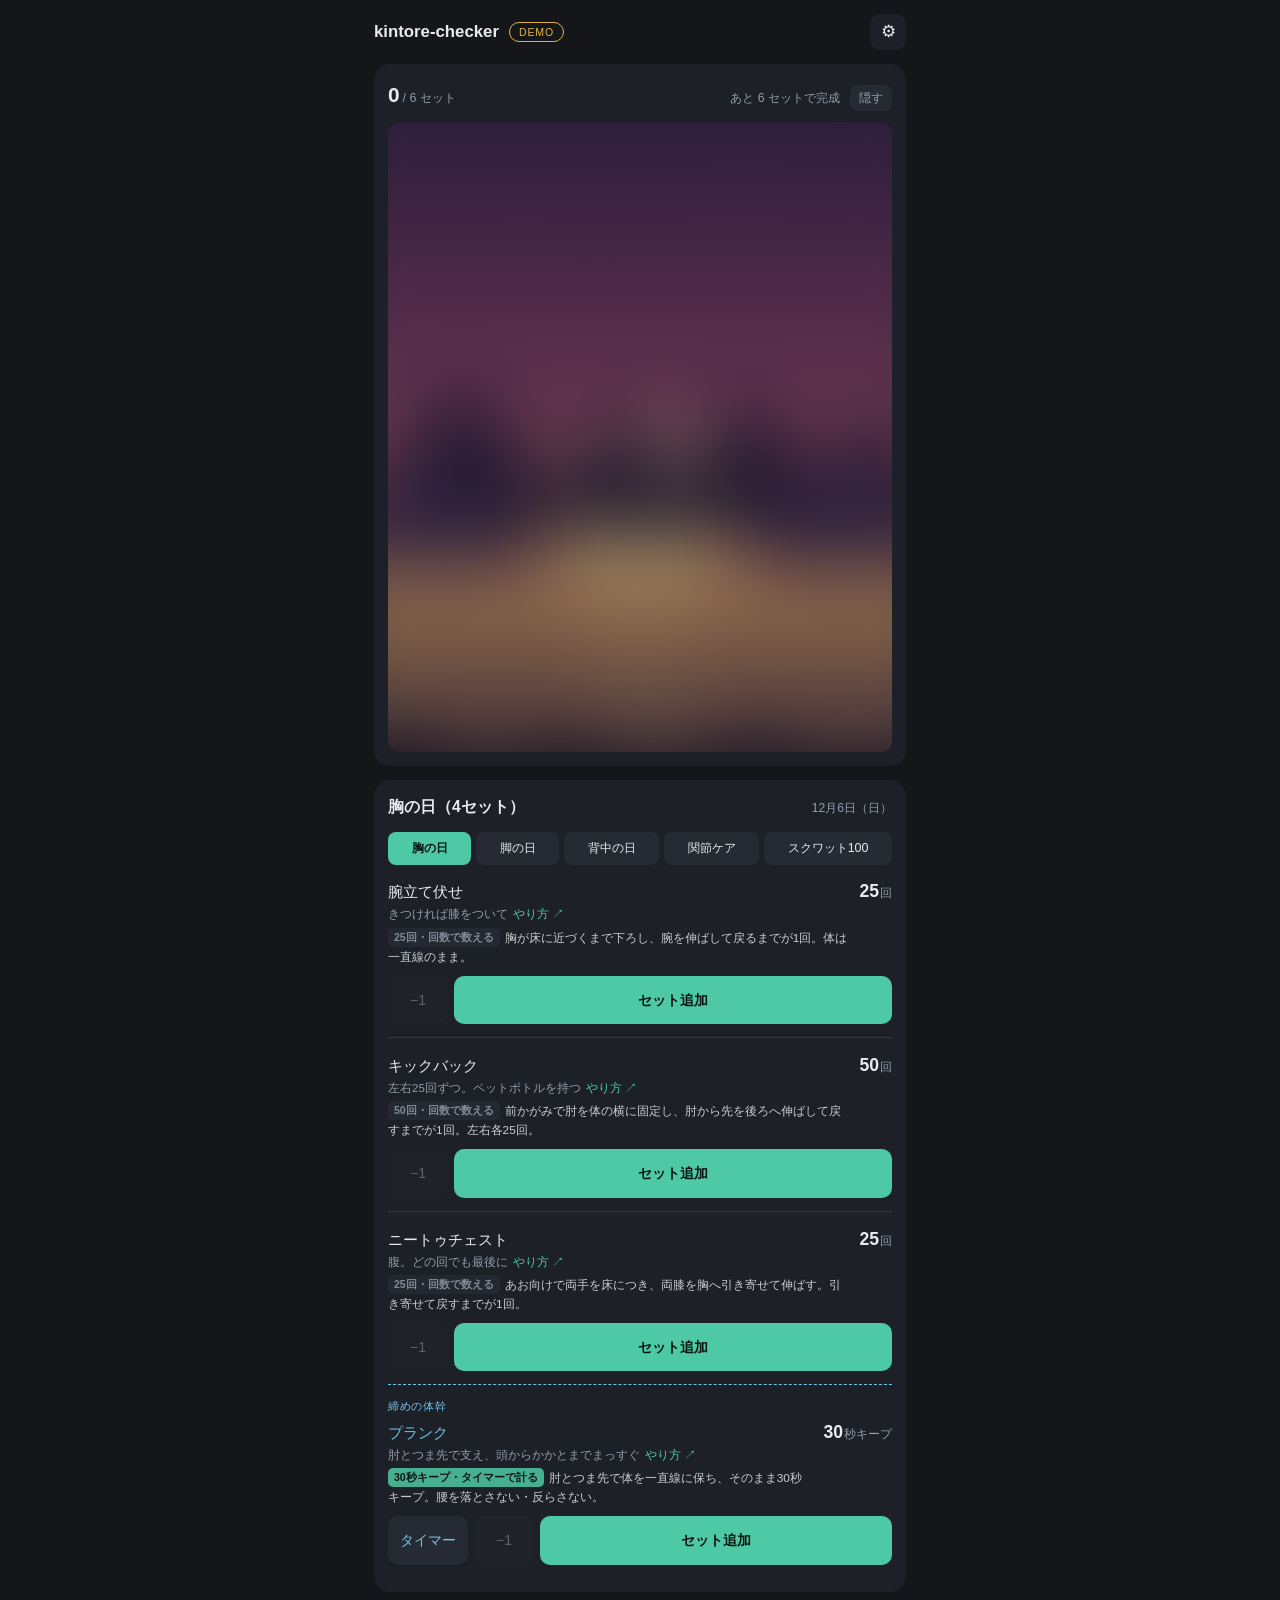
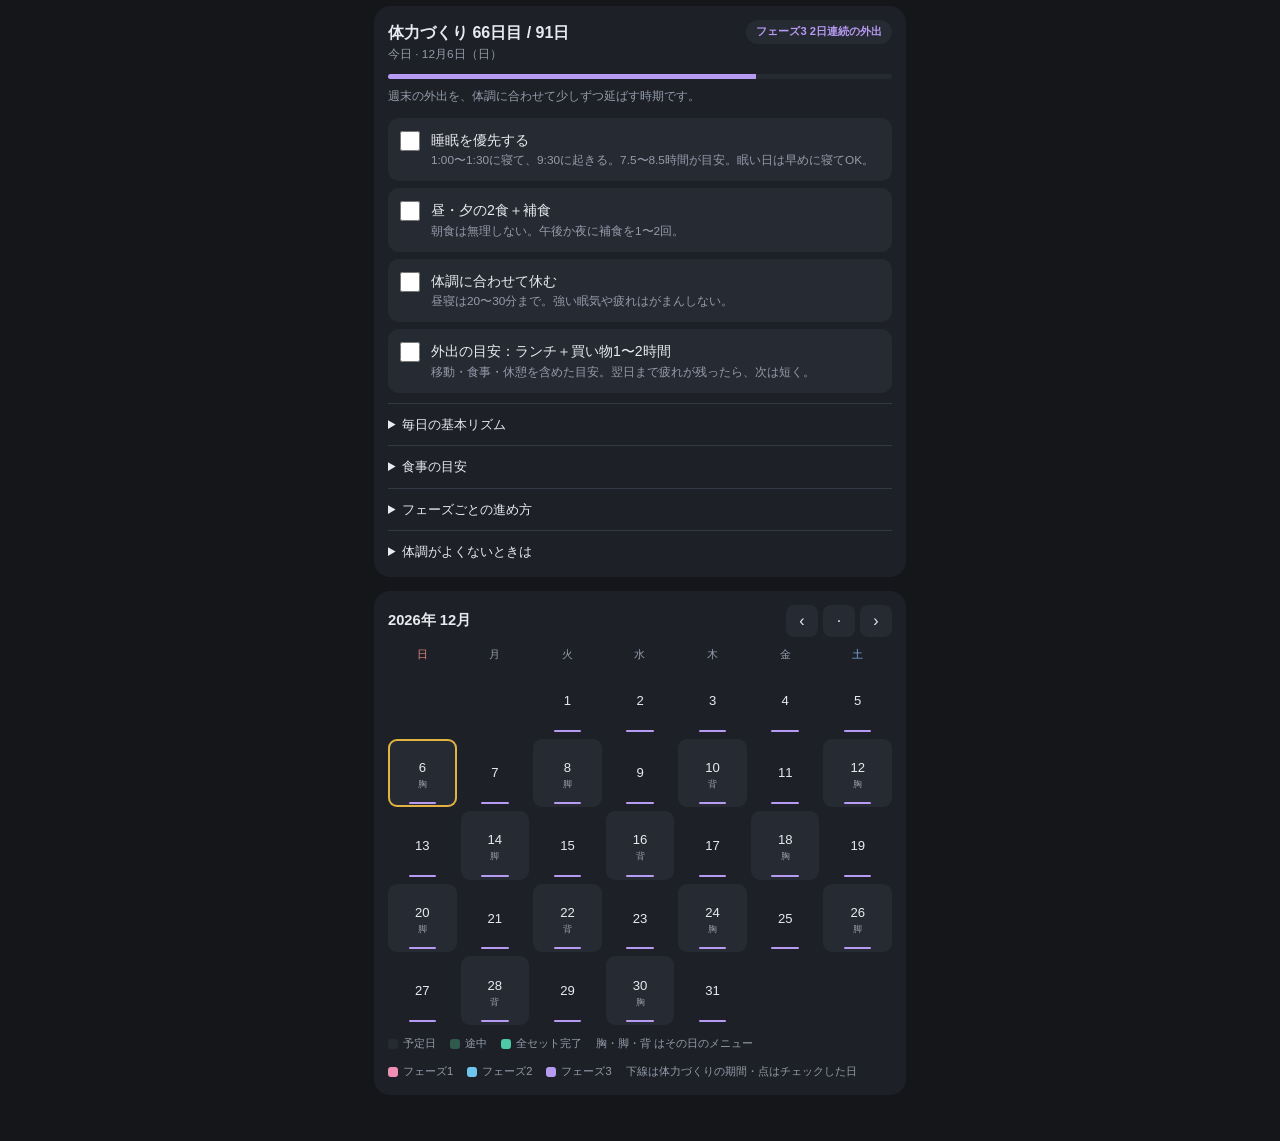
==== commit 7af5c4be: "各種目に手順と数え方を載せ、秒でキープする種目を札で見分けられるようにする Co-Authored-By: Claude Opus 5.5 <noreply@anthropic.com> Claude" ====
--- a/demo.html
+++ b/demo.html
@@ -8,7 +8,7 @@
 <meta name="apple-mobile-web-app-title" content="kintore demo">
 <meta name="theme-color" content="#14161a">
 <title>kintore-checker demo</title>
-<link rel="stylesheet" href="./app.css?v=42">
+<link rel="stylesheet" href="./app.css?v=43">
 </head>
 <body>
 <div id="app"></div>
@@ -59,6 +59,6 @@
 </template>
 
 <script>window.KC_CONFIG = { demo: true };</script>
-<script src="./app.js?v=42"></script>
+<script src="./app.js?v=43"></script>
 </body>
 </html>
--- a/app.css
+++ b/app.css
@@ -155,6 +155,11 @@
   .move-sets { font-size: 0.72rem; color: var(--warn); font-variant-numeric: tabular-nums; }
   .move-note .how { color: var(--accent); text-decoration: none; white-space: nowrap; margin-left: 2px; }
   .move-note .how:active { opacity: 0.6; }
+  /* 手順と数え方。回数で数える種目と、秒でキープする種目を札の色で分ける */
+  .move-count { font-size: 0.74rem; line-height: 1.6; color: var(--text); opacity: 0.85; margin-top: 4px; }
+  .move-count .kind { display: inline-block; font-size: 0.66rem; font-weight: 700; padding: 1px 6px; margin-right: 5px; border-radius: 5px;
+    background: var(--panel-2); color: var(--muted); vertical-align: 1px; }
+  .move-count .kind.sec { background: var(--accent); color: var(--accent-ink); }
 
   .ctl { display: flex; gap: 6px; }
   .ctl button { border-radius: 10px; background: var(--panel-2); padding: 13px 0; font-size: 0.88rem; font-weight: 500; }
